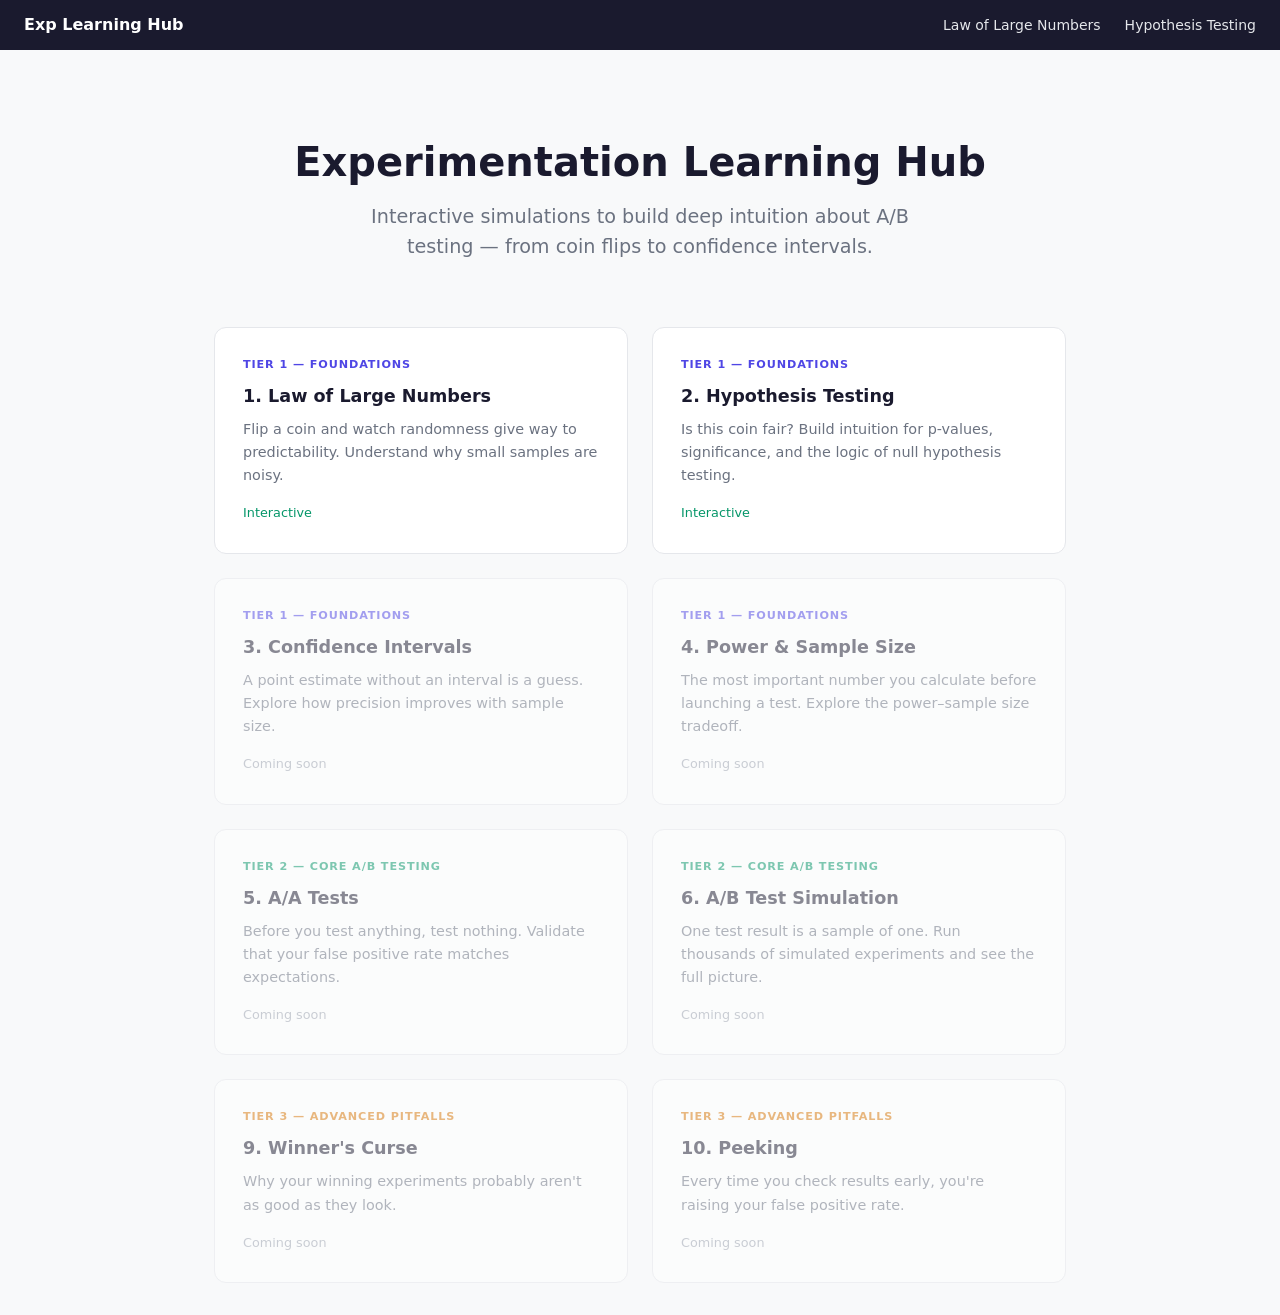
==== docs/index.html @ dcc1f773 "Rename site/ to docs/ for GitHub Pages compatibility GitHub Pages only serves from / or /docs. Renam" ====
<!DOCTYPE html>
<html lang="en">
<head>
  <meta charset="UTF-8">
  <meta name="viewport" content="width=device-width, initial-scale=1.0">
  <title>Experimentation Learning Hub</title>
  <link rel="stylesheet" href="style.css">
  <script src="js/nav.js"></script>
</head>
<body>
  <script>renderNav();</script>

  <div class="container" style="max-width: 900px;">
    <div class="hub-header">
      <h1>Experimentation Learning Hub</h1>
      <p class="subtitle">Interactive simulations to build deep intuition about A/B testing — from coin flips to confidence intervals.</p>
    </div>

    <div class="module-grid">

      <!-- Tier 1: Foundations -->
      <a href="modules/law-of-large-numbers.html" class="module-card">
        <div class="card-tier tier-foundations">Tier 1 — Foundations</div>
        <h3>1. Law of Large Numbers</h3>
        <p>Flip a coin and watch randomness give way to predictability. Understand why small samples are noisy.</p>
        <span class="card-status status-live">Interactive</span>
      </a>

      <a href="modules/hypothesis-testing.html" class="module-card">
        <div class="card-tier tier-foundations">Tier 1 — Foundations</div>
        <h3>2. Hypothesis Testing</h3>
        <p>Is this coin fair? Build intuition for p-values, significance, and the logic of null hypothesis testing.</p>
        <span class="card-status status-live">Interactive</span>
      </a>

      <div class="module-card" style="opacity: 0.5; cursor: default;">
        <div class="card-tier tier-foundations">Tier 1 — Foundations</div>
        <h3>3. Confidence Intervals</h3>
        <p>A point estimate without an interval is a guess. Explore how precision improves with sample size.</p>
        <span class="card-status status-coming">Coming soon</span>
      </div>

      <div class="module-card" style="opacity: 0.5; cursor: default;">
        <div class="card-tier tier-foundations">Tier 1 — Foundations</div>
        <h3>4. Power &amp; Sample Size</h3>
        <p>The most important number you calculate before launching a test. Explore the power–sample size tradeoff.</p>
        <span class="card-status status-coming">Coming soon</span>
      </div>

      <!-- Tier 2: Core -->
      <div class="module-card" style="opacity: 0.5; cursor: default;">
        <div class="card-tier tier-core">Tier 2 — Core A/B Testing</div>
        <h3>5. A/A Tests</h3>
        <p>Before you test anything, test nothing. Validate that your false positive rate matches expectations.</p>
        <span class="card-status status-coming">Coming soon</span>
      </div>

      <div class="module-card" style="opacity: 0.5; cursor: default;">
        <div class="card-tier tier-core">Tier 2 — Core A/B Testing</div>
        <h3>6. A/B Test Simulation</h3>
        <p>One test result is a sample of one. Run thousands of simulated experiments and see the full picture.</p>
        <span class="card-status status-coming">Coming soon</span>
      </div>

      <!-- Tier 3: Advanced -->
      <div class="module-card" style="opacity: 0.5; cursor: default;">
        <div class="card-tier tier-advanced">Tier 3 — Advanced Pitfalls</div>
        <h3>9. Winner's Curse</h3>
        <p>Why your winning experiments probably aren't as good as they look.</p>
        <span class="card-status status-coming">Coming soon</span>
      </div>

      <div class="module-card" style="opacity: 0.5; cursor: default;">
        <div class="card-tier tier-advanced">Tier 3 — Advanced Pitfalls</div>
        <h3>10. Peeking</h3>
        <p>Every time you check results early, you're raising your false positive rate.</p>
        <span class="card-status status-coming">Coming soon</span>
      </div>

    </div>
  </div>
</body>
</html>
---- docs/style.css ----
/* ===== RESET & BASE ===== */
* { margin: 0; padding: 0; box-sizing: border-box; }
body { font-family: 'Inter', system-ui, -apple-system, sans-serif; background: #f8f9fa; color: #1a1a2e; line-height: 1.6; }

/* ===== NAV ===== */
.site-nav {
  background: #1a1a2e;
  padding: 0.75rem 1.5rem;
  display: flex;
  align-items: center;
  gap: 1.5rem;
}
.site-nav a { color: #e5e7eb; text-decoration: none; font-size: 0.875rem; transition: color 0.15s; }
.site-nav a:hover { color: #fff; }
.site-nav .nav-brand { font-weight: 700; font-size: 1rem; color: #fff; margin-right: auto; }
.site-nav .nav-link.active { color: #818CF8; }

/* ===== LAYOUT ===== */
.container { max-width: 800px; margin: 0 auto; padding: 2rem 1.5rem; }
h1 { font-size: 2rem; font-weight: 700; margin-bottom: 0.25rem; }
h2.section-title { font-size: 1.25rem; font-weight: 600; margin-top: 2rem; margin-bottom: 0.25rem; }
.subtitle { font-size: 1.1rem; color: #6b7280; margin-bottom: 1.5rem; }
.section-desc { font-size: 0.95rem; color: #6b7280; margin-bottom: 1rem; }

/* ===== EXPLAINER BLOCKS ===== */
.explainer {
  background: #fff;
  border-left: 4px solid #4F46E5;
  padding: 1.25rem 1.5rem;
  border-radius: 0 8px 8px 0;
  margin-bottom: 2rem;
}
.explainer p { margin-bottom: 0.75rem; }
.explainer p:last-child { margin-bottom: 0; }
.highlight { color: #4F46E5; font-weight: 600; }

/* ===== CONTROLS ===== */
.controls {
  display: flex;
  align-items: flex-end;
  gap: 1.5rem;
  margin-bottom: 1.5rem;
  flex-wrap: wrap;
}
.slider-group { flex: 1; min-width: 200px; }
.slider-group label { display: block; font-size: 0.875rem; font-weight: 500; color: #374151; margin-bottom: 0.5rem; }
.slider-group label span { font-weight: 700; color: #4F46E5; }
input[type="range"] { width: 100%; height: 6px; -webkit-appearance: none; appearance: none; background: #e5e7eb; border-radius: 3px; outline: none; }
input[type="range"]::-webkit-slider-thumb { -webkit-appearance: none; width: 20px; height: 20px; background: #4F46E5; border-radius: 50%; cursor: pointer; box-shadow: 0 1px 3px rgba(0,0,0,0.2); }

/* ===== BUTTONS ===== */
.chart-actions { display: flex; gap: 0.5rem; margin-bottom: 1rem; flex-wrap: wrap; }
button { padding: 0.5rem 1.25rem; background: #4F46E5; color: white; border: none; border-radius: 6px; font-size: 0.875rem; font-weight: 500; cursor: pointer; white-space: nowrap; user-select: none; transition: background 0.15s; }
button:hover { background: #4338CA; }
button:active { background: #3730A3; }
.btn-secondary { background: #6366F1; }
.btn-secondary:hover { background: #4F46E5; }
.btn-danger { background: #EF4444; }
.btn-danger:hover { background: #DC2626; }

/* ===== METRICS ===== */
.metrics { display: grid; grid-template-columns: repeat(3, 1fr); gap: 1rem; margin-bottom: 1rem; }
.metric-card { background: #fff; border: 1px solid #e5e7eb; border-radius: 8px; padding: 1rem 1.25rem; text-align: center; }
.metric-label { font-size: 0.75rem; text-transform: uppercase; letter-spacing: 0.05em; color: #6b7280; margin-bottom: 0.25rem; }
.metric-value { font-size: 1.75rem; font-weight: 700; color: #1a1a2e; }

/* ===== CHART WRAPPERS ===== */
.chart-wrap {
  background: #fff;
  border: 1px solid #e5e7eb;
  border-radius: 8px;
  padding: 1rem 1rem 0.5rem 0.5rem;
  margin-bottom: 1rem;
  position: relative;
}
svg { display: block; }
.axis text { font-size: 12px; fill: #6b7280; }
.axis path, .axis line { stroke: #e5e7eb; }
.grid line { stroke: #f0f0f0; }
.grid path { stroke: none; }
.axis-label { font-size: 13px; fill: #374151; }
.tooltip-d3 { position: absolute; background: rgba(26,26,46,0.9); color: #fff; padding: 6px 10px; border-radius: 6px; font-size: 12px; pointer-events: none; opacity: 0; transition: opacity 0.15s; white-space: nowrap; }

/* ===== MISC ===== */
.last-sample { font-size: 0.9rem; color: #6366F1; margin-bottom: 2rem; padding: 0.5rem 0.75rem; background: #EEF2FF; border-radius: 6px; display: inline-block; }
.takeaway { background: #fefce8; border-left: 4px solid #eab308; padding: 1.25rem 1.5rem; border-radius: 0 8px 8px 0; margin-top: 1.5rem; }
.takeaway h3 { font-size: 1rem; font-weight: 600; margin-bottom: 0.5rem; color: #854d0e; }
.takeaway p { color: #713f12; font-size: 0.95rem; }

/* ===== HUB PAGE ===== */
.hub-header { text-align: center; padding: 3rem 0 2rem; }
.hub-header h1 { font-size: 2.5rem; }
.hub-header .subtitle { font-size: 1.2rem; max-width: 600px; margin: 0.5rem auto 0; }
.module-grid { display: grid; grid-template-columns: repeat(auto-fill, minmax(320px, 1fr)); gap: 1.5rem; margin-top: 2rem; }
.module-card {
  background: #fff;
  border: 1px solid #e5e7eb;
  border-radius: 12px;
  padding: 1.75rem;
  transition: box-shadow 0.2s, transform 0.2s;
  text-decoration: none;
  color: inherit;
  display: block;
}
.module-card:hover { box-shadow: 0 4px 12px rgba(0,0,0,0.08); transform: translateY(-2px); }
.module-card .card-tier { font-size: 0.7rem; text-transform: uppercase; letter-spacing: 0.08em; font-weight: 600; margin-bottom: 0.5rem; }
.tier-foundations { color: #4F46E5; }
.tier-core { color: #059669; }
.tier-advanced { color: #D97706; }
.tier-future { color: #6b7280; }
.module-card h3 { font-size: 1.1rem; font-weight: 600; margin-bottom: 0.5rem; }
.module-card p { font-size: 0.9rem; color: #6b7280; margin-bottom: 0.75rem; }
.module-card .card-status { font-size: 0.8rem; font-weight: 500; }
.status-live { color: #059669; }
.status-coming { color: #9ca3af; }
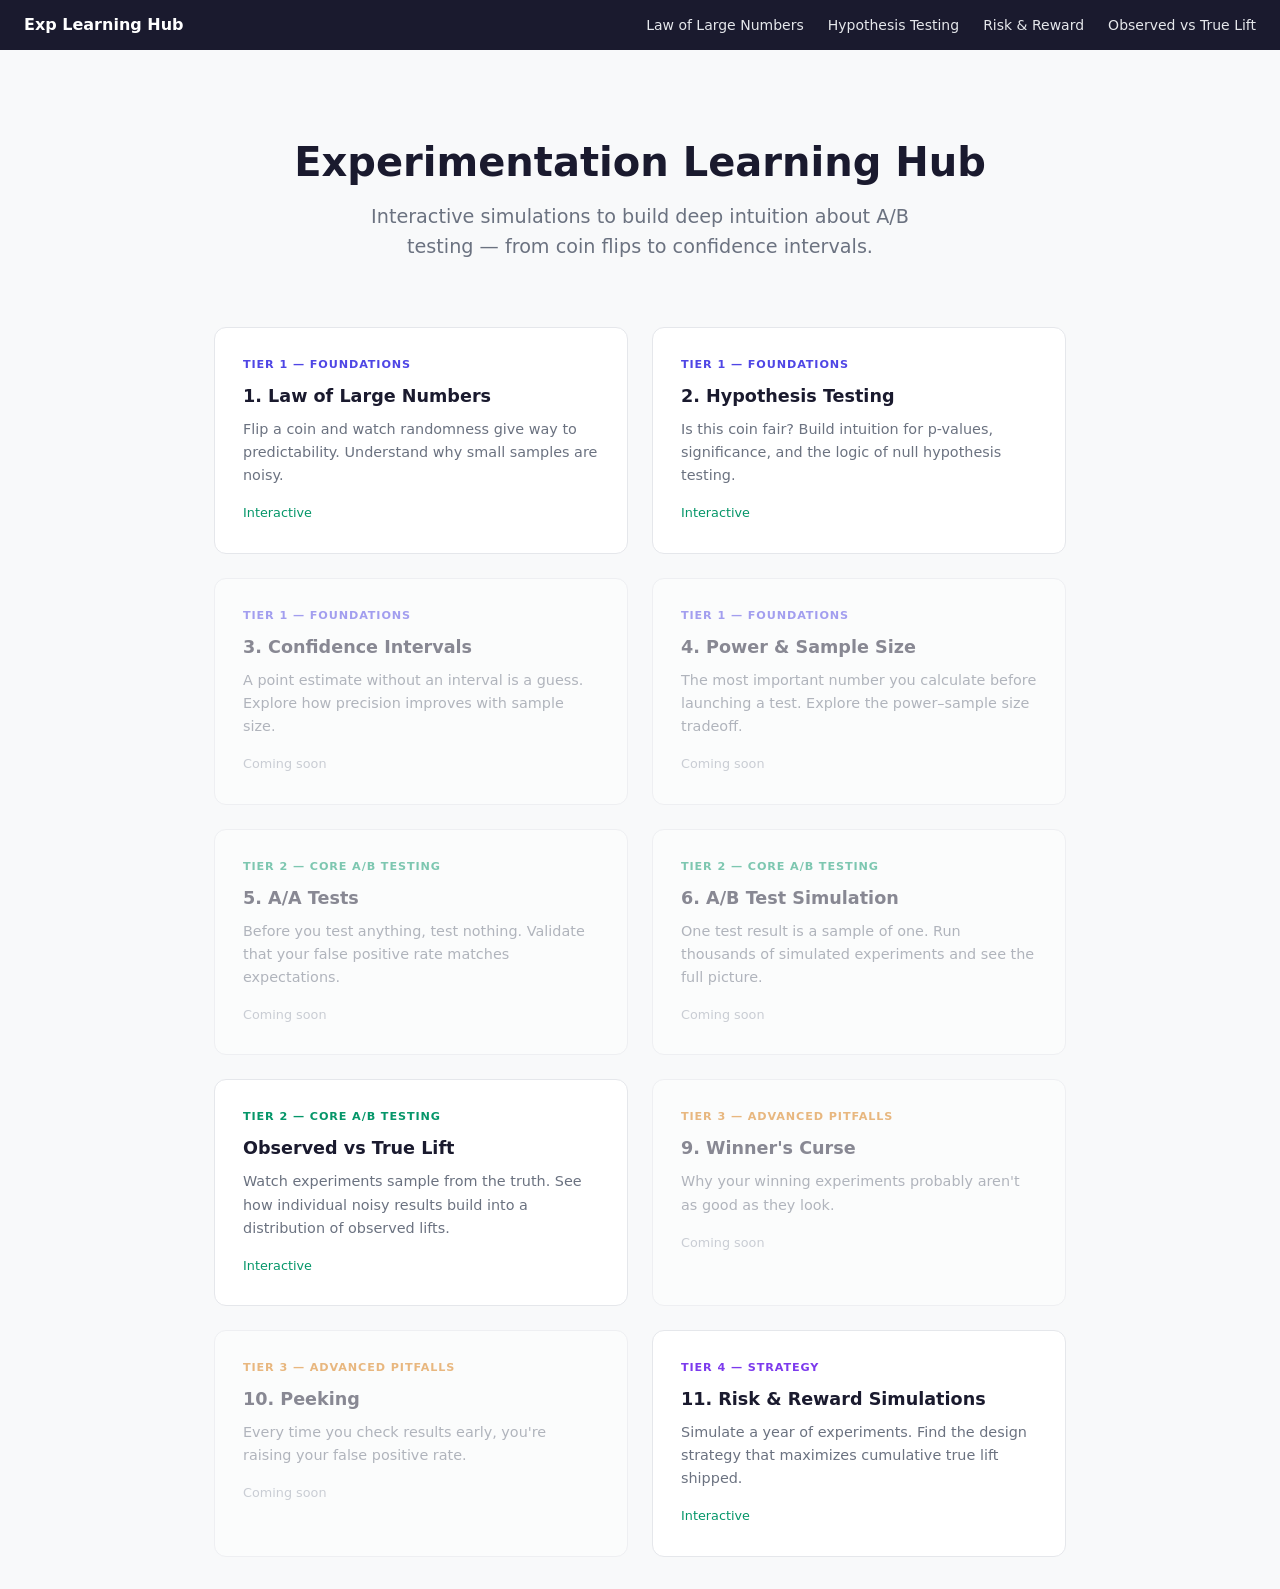
==== commit 646a4df6: "Add Risk & Reward, Observed vs True Lift modules and update docs New interactive modules: - Risk & R" ====
--- a/docs/index.html
+++ b/docs/index.html
@@ -62,6 +62,13 @@
         <span class="card-status status-coming">Coming soon</span>
       </div>
 
+      <a href="modules/observed-vs-true-lift.html" class="module-card">
+        <div class="card-tier tier-core">Tier 2 — Core A/B Testing</div>
+        <h3>Observed vs True Lift</h3>
+        <p>Watch experiments sample from the truth. See how individual noisy results build into a distribution of observed lifts.</p>
+        <span class="card-status status-live">Interactive</span>
+      </a>
+
       <!-- Tier 3: Advanced -->
       <div class="module-card" style="opacity: 0.5; cursor: default;">
         <div class="card-tier tier-advanced">Tier 3 — Advanced Pitfalls</div>
@@ -77,6 +84,14 @@
         <span class="card-status status-coming">Coming soon</span>
       </div>
 
+      <!-- Tier 4: Strategy -->
+      <a href="modules/risk-reward-simulations.html" class="module-card">
+        <div class="card-tier tier-strategy">Tier 4 — Strategy</div>
+        <h3>11. Risk & Reward Simulations</h3>
+        <p>Simulate a year of experiments. Find the design strategy that maximizes cumulative true lift shipped.</p>
+        <span class="card-status status-live">Interactive</span>
+      </a>
+
     </div>
   </div>
 </body>
--- a/docs/style.css
+++ b/docs/style.css
@@ -108,8 +108,41 @@
 .tier-core { color: #059669; }
 .tier-advanced { color: #D97706; }
 .tier-future { color: #6b7280; }
+.tier-strategy { color: #7C3AED; }
 .module-card h3 { font-size: 1.1rem; font-weight: 600; margin-bottom: 0.5rem; }
 .module-card p { font-size: 0.9rem; color: #6b7280; margin-bottom: 0.75rem; }
 .module-card .card-status { font-size: 0.8rem; font-weight: 500; }
 .status-live { color: #059669; }
 .status-coming { color: #9ca3af; }
+
+/* ===== STEPPER ===== */
+.step-indicator { display: flex; align-items: center; justify-content: center; gap: 0; margin: 2rem 0; }
+.step-dot {
+  width: 32px; height: 32px; border-radius: 50%; border: 2px solid #e5e7eb;
+  background: #fff; color: #6b7280; font-size: 0.8rem; font-weight: 600;
+  display: flex; align-items: center; justify-content: center; flex-shrink: 0;
+  transition: all 0.3s;
+}
+.step-dot.active { border-color: #4F46E5; background: #4F46E5; color: #fff; }
+.step-dot.completed { border-color: #059669; background: #059669; color: #fff; }
+.step-connector { flex: 1; height: 2px; background: #e5e7eb; max-width: 80px; transition: background 0.3s; }
+.step-connector.completed { background: #059669; }
+.sim-step { display: none; }
+.sim-step.active { display: block; }
+.sim-step.stale { position: relative; opacity: 0.5; pointer-events: none; }
+.sim-step.stale::after {
+  content: 'Parameters changed — please redo this step';
+  position: absolute; top: 0; left: 0; right: 0;
+  background: #fef3c7; color: #92400e; text-align: center;
+  padding: 0.5rem; font-size: 0.85rem; font-weight: 500; border-radius: 6px;
+}
+
+/* ===== TOGGLE GROUP ===== */
+.toggle-group { display: inline-flex; border: 1px solid #e5e7eb; border-radius: 6px; overflow: hidden; margin-bottom: 1rem; }
+.toggle-btn {
+  padding: 0.5rem 1.25rem; background: #fff; color: #374151; border: none;
+  font-size: 0.875rem; font-weight: 500; cursor: pointer; transition: all 0.15s;
+}
+.toggle-btn:not(:last-child) { border-right: 1px solid #e5e7eb; }
+.toggle-btn.active { background: #4F46E5; color: #fff; }
+.toggle-btn:hover:not(.active) { background: #f3f4f6; }
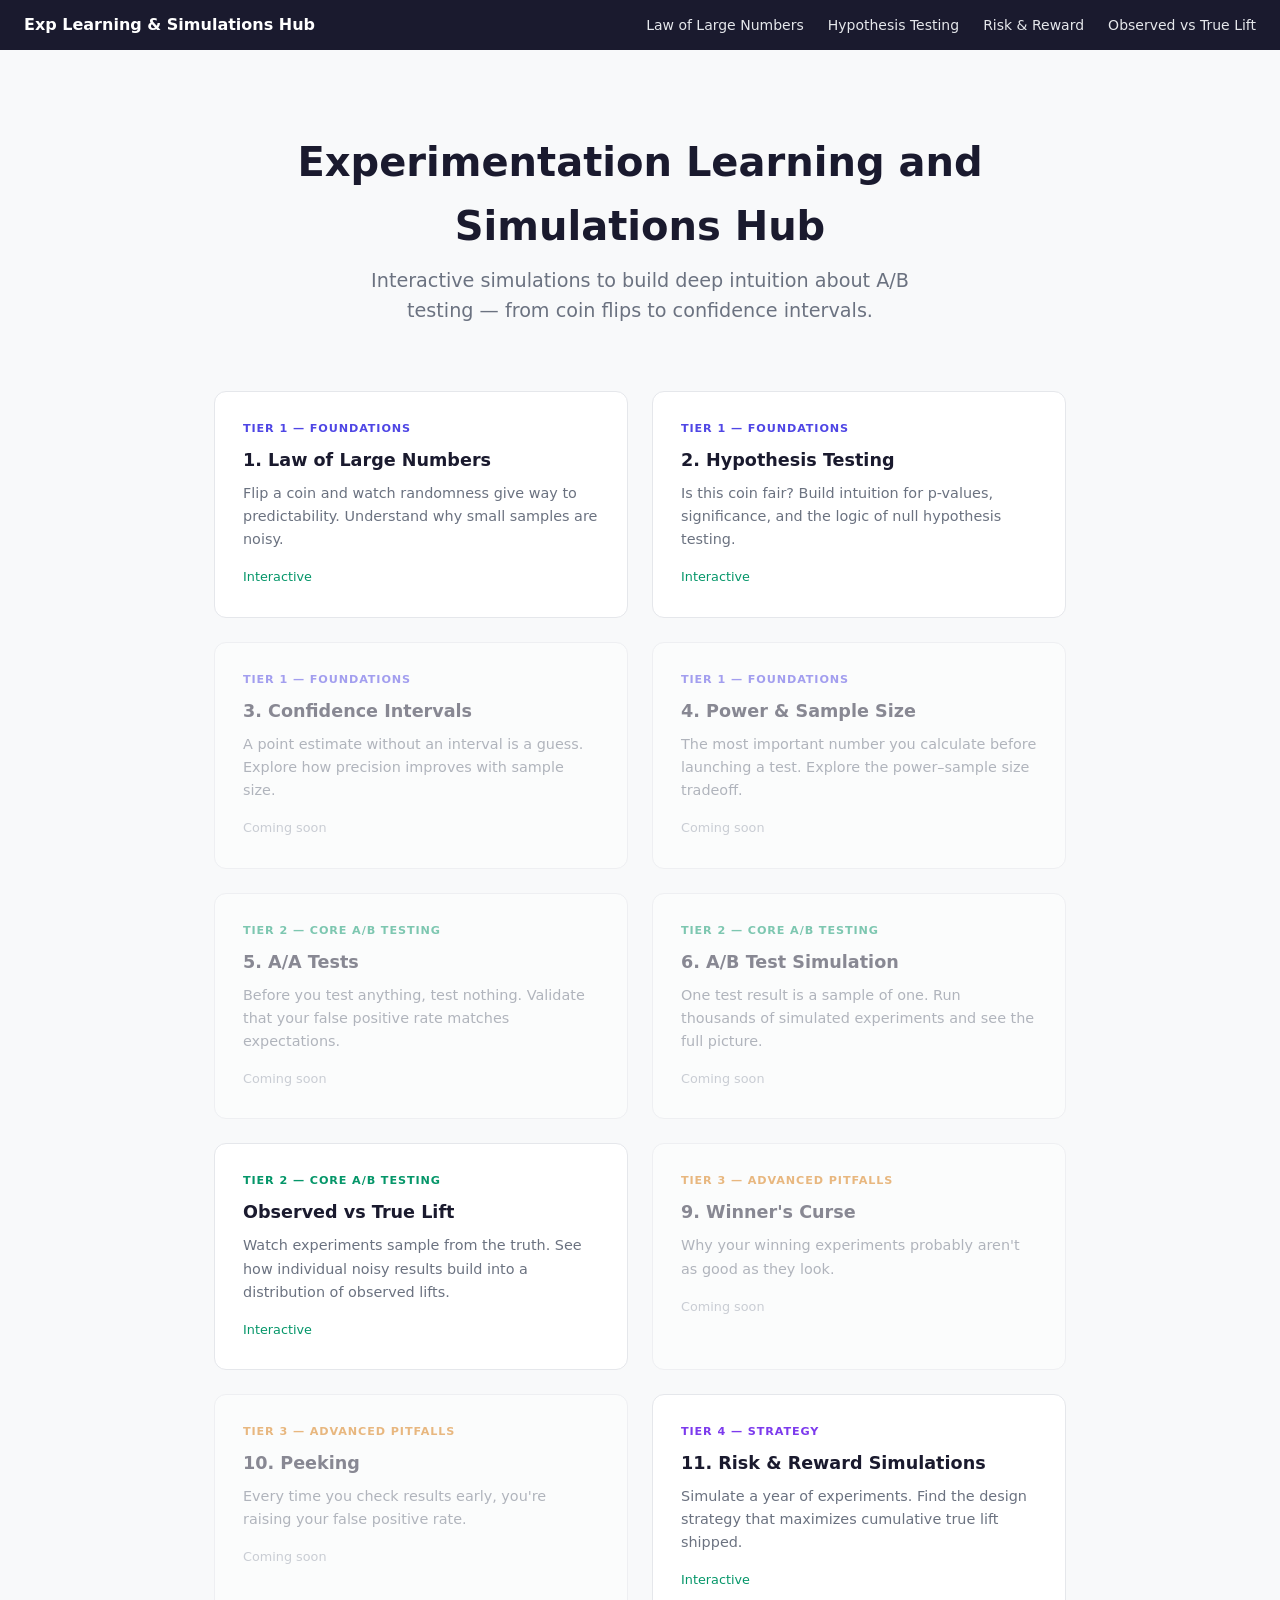
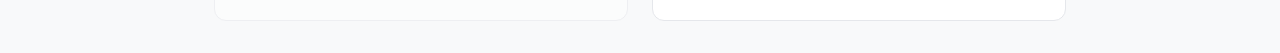
==== commit 19d6ebfe: "Add Compare Designs mode to Risk & Reward + rename hub - Risk & Reward: new mode toggle (Single Desi" ====
--- a/docs/index.html
+++ b/docs/index.html
@@ -3,7 +3,7 @@
 <head>
   <meta charset="UTF-8">
   <meta name="viewport" content="width=device-width, initial-scale=1.0">
-  <title>Experimentation Learning Hub</title>
+  <title>Experimentation Learning and Simulations Hub</title>
   <link rel="stylesheet" href="style.css">
   <script src="js/nav.js"></script>
 </head>
@@ -12,7 +12,7 @@
 
   <div class="container" style="max-width: 900px;">
     <div class="hub-header">
-      <h1>Experimentation Learning Hub</h1>
+      <h1>Experimentation Learning and Simulations Hub</h1>
       <p class="subtitle">Interactive simulations to build deep intuition about A/B testing — from coin flips to confidence intervals.</p>
     </div>
 
